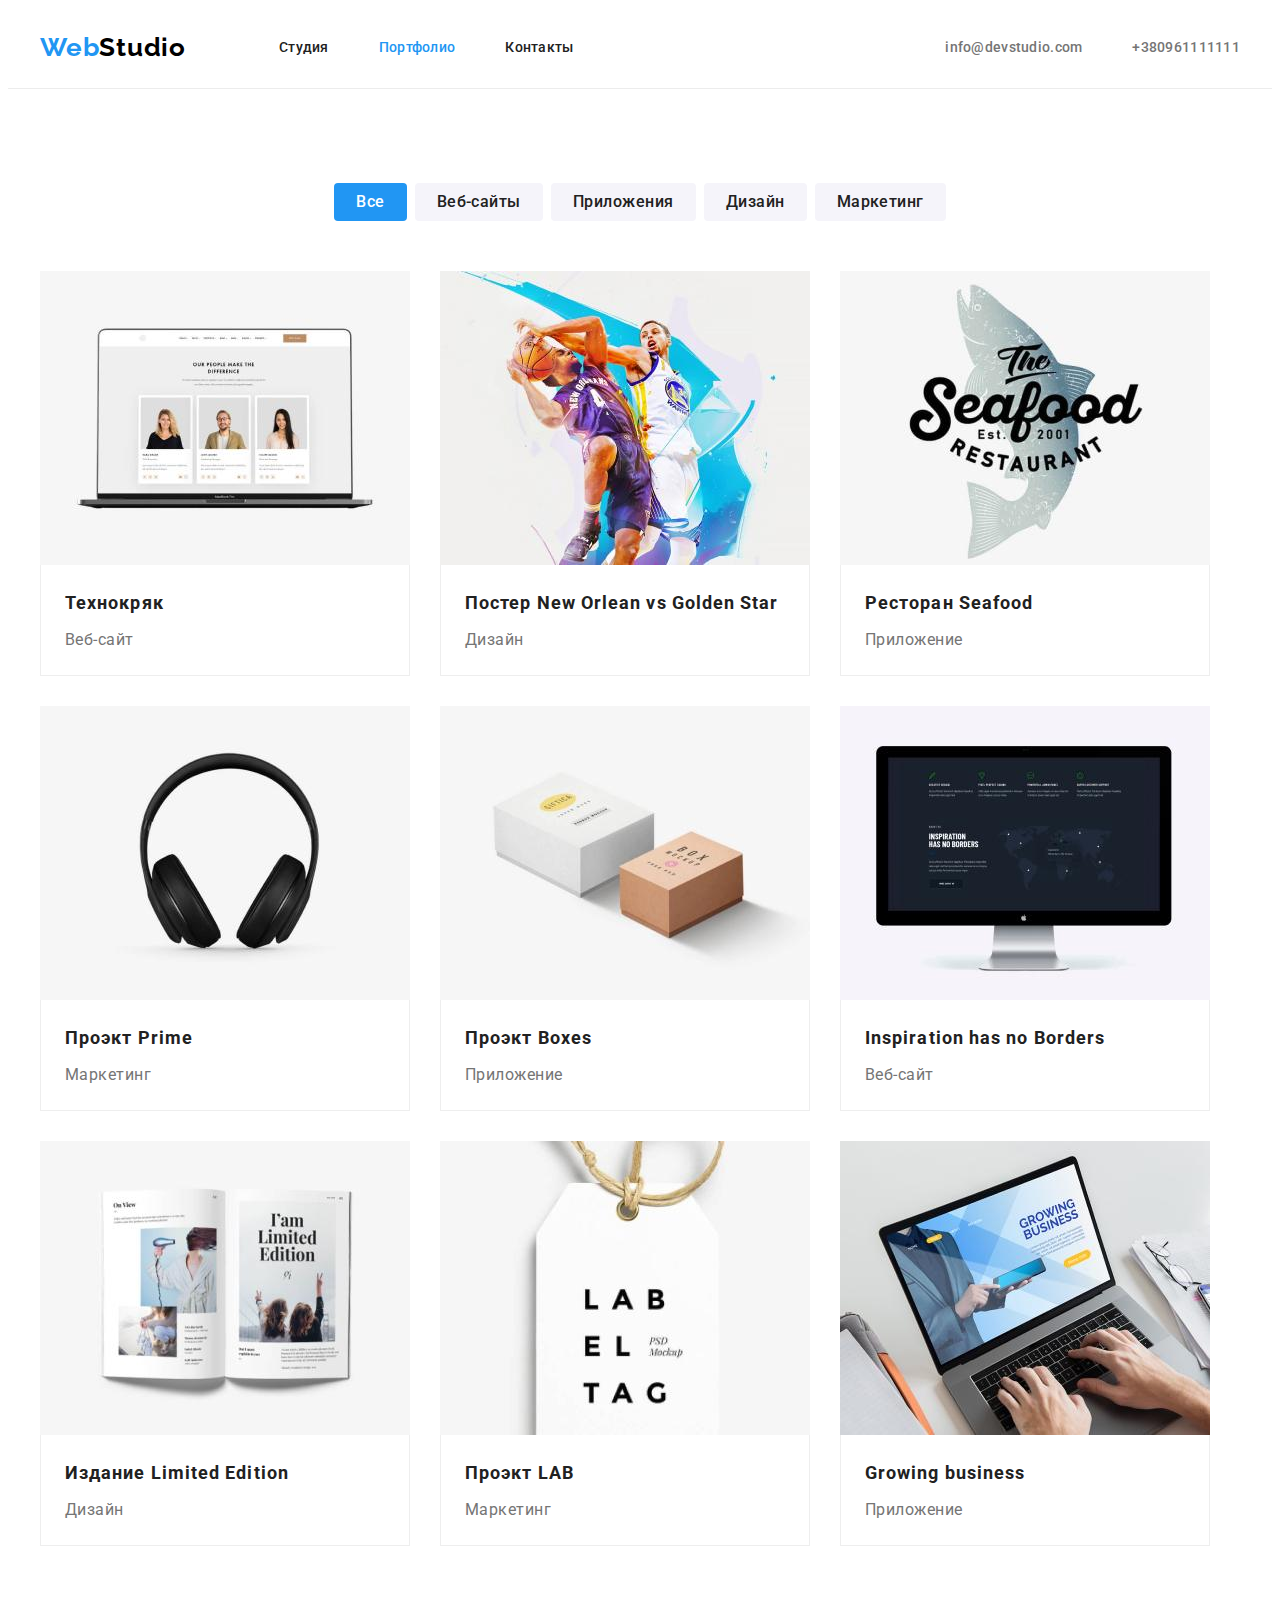
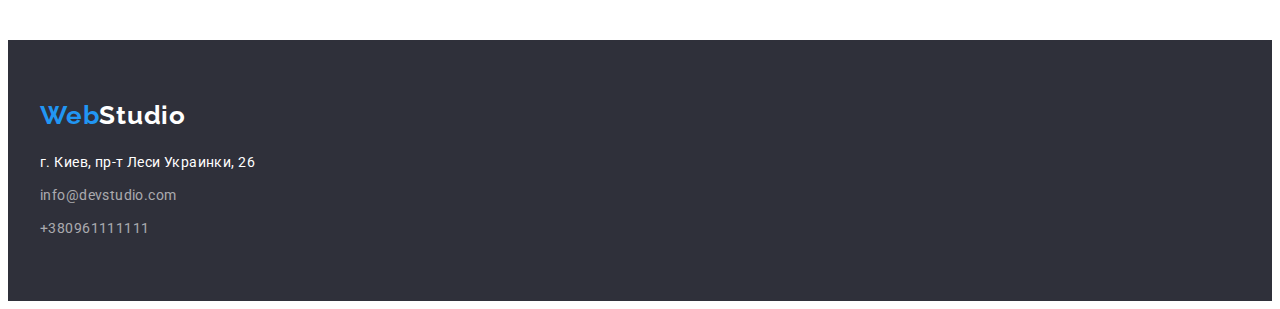
==== portfolio.html @ 2110393c "Добавляет ДЗ№3" ====
<!DOCTYPE html>
<html lang="ru">

<head>
    <meta charset="UTF-8">
    <meta http-equiv="X-UA-Compatible" content="IE=edge">
    <meta name="viewport" content="width=device-width, initial-scale=1.0">
    <title>WebStudio (hw3)</title>
    <link rel="preconnect" href="https://fonts.googleapis.com">
    <link rel="preconnect" href="https://fonts.gstatic.com" crossorigin>
    <link href="https://fonts.googleapis.com/css2?family=Raleway:wght@700&family=Roboto:wght@400;500;700;900&display=swap" rel="stylesheet">
    <link rel="stylesheet" href="https://cdnjs.cloudflare.com/ajax/libs/modern-normalize/1.1.0/modern-normalize.min.css"
    integrity="sha512-wpPYUAdjBVSE4KJnH1VR1HeZfpl1ub8YT/NKx4PuQ5NmX2tKuGu6U/JRp5y+Y8XG2tV+wKQpNHVUX03MfMFn9Q=="
    crossorigin="anonymous" referrerpolicy="no-referrer" />
    <link rel="stylesheet" href="./css/style.css">
</head>

<body class="page">
    <div class="border">
        <header class="container">
        
            <!--Навигация сайта-->
            <div class="main-nav-portfolio">
                <nav class="main-nav">
                    <a href="/" class="logo-link" lang="en">
                        <span class="web">Web</span>Studio
                    </a>
        
                    <ul class="site-nav list">
                        <li class="item"><a href="./index.html" class="site-nav-link link">Студия</a></li>
                        <li class="item"><a href="./portfolio.html" class="current site-nav-link link">Портфолио</a></li>
                        <li class="item"><a href="" class="site-nav-link link">Контакты</a></li>
                    </ul>
                </nav>
        
                <!--Контакты-->
                <ul class="auth-nav list main-nav">
                    <li class="item"><a href="mailto:info@devstudio.com" class="auth-nav-link link"
                            lang="en">info@devstudio.com</a>
                    </li>
                    <li class="item"><a href="tel:+380961111111" class="auth-nav-link link">+380961111111</a></li>
                </ul>
            </div>
        </header>
    </div>

    <main>
        
        <!--Наши проэкты-->
        <section class="project-filter">
                <div class="container">
                    <h1 class="visually-hidden">Примеры проэктов</h1>
                    <ul class="list filter">
                        <li class="btn-filter"><button type="button" class="current button-filter">Все</button></li>
                        <li class="btn-filter"><button type="button" class="button-filter">Веб-сайты</button></li>
                        <li class="btn-filter"><button type="button" class="button-filter">Приложения</button></li>
                        <li class="btn-filter"><button type="button" class="button-filter">Дизайн</button></li>
                        <li class="btn-filter"><button type="button" class="button-filter">Маркетинг</button></li>
                    </ul>
                    <ul class="list">
                        <li class="flex-element">
                            <a href="" class="link">
                                <img src="./images/portfolio/tehnokryack.jpg" alt="Технокряк" width="370">
                                <div class="descr-flex-element">
                                    <h2 class="section-title">Технокряк</h2>
                                    <p class="section-filter">Веб-сайт</p>
                                </div>
                            </a>
                        </li>
                        <li class="flex-element">
                            <a href="" class="link">
                                <img src="./images/portfolio/norlean-vs-gstar.jpg" alt="Постер New Orlean vs Golden Star" width="370">
                                <div class="descr-flex-element">
                                    <h2 class="section-title">Постер New Orlean vs Golden Star</h2>
                                    <p class="section-filter">Дизайн</p>
                                </div>
                            </a>
                        </li>
                        <li class="flex-element">
                            <a href="" class="link">
                                <img src="./images/portfolio/seafood.jpg" alt="Ресторан Seafood" width="370">
                                <div class="descr-flex-element">
                                    <h2 class="section-title">Ресторан Seafood</h2>
                                    <p class="section-filter">Приложение</p>
                                </div>
                            </a>
                        </li>
                        <li class="flex-element">
                            <a href="" class="link">
                                <img src="./images/portfolio/prime.jpg" alt="Проэкт Prime" width="370">
                                <div class="descr-flex-element">
                                    <h2 class="section-title">Проэкт Prime</h2>
                                    <p class="section-filter">Маркетинг</p>
                                </div>
                            </a>
                        </li>
                        <li class="flex-element">
                            <a href="" class="link">
                                <img src="./images/portfolio/boxes.jpg" alt="Проэкт Boxes" width="370">
                                <div class="descr-flex-element">
                                    <h2 class="section-title">Проэкт Boxes</h2>
                                    <p class="section-filter">Приложение</p>
                                </div>
                            </a>
                        </li>
                        <li class="flex-element">
                            <a href="" class="link">
                                <img src="./images/portfolio/inspiration.jpg" alt="У вдохновения нет границ" width="370">
                                <div class="descr-flex-element">
                                    <h2 class="section-title" lang="en">Inspiration has no Borders</h2>
                                    <p class="section-filter">Веб-сайт</p>
                                </div>
                            </a>
                        </li>
                        <li class="flex-element">
                            <a href="" class="link">
                                <img src="./images/portfolio/limited-edition.jpg" alt="Издание Limited Edition" width="370">
                                <div class="descr-flex-element">
                                    <h2 class="section-title">Издание Limited Edition</h2>
                                    <p class="section-filter">Дизайн</p>
                                </div>
                            </a>
                        </li>
                        <li class="flex-element">
                            <a href="" class="link">
                                <img src="./images/portfolio/lab.jpg" alt="Проэкт LAB" width="370">
                                <div class="descr-flex-element">
                                    <h2 class="section-title">Проэкт LAB</h2>
                                    <p class="section-filter">Маркетинг</p>
                                </div>
                            </a>
                        </li>
                        <li class="flex-element">
                            <a href="" class="link">
                                <img src="./images/portfolio/growing-business.jpg" alt="Растущий бизнес" width="370">
                                <div class="descr-flex-element">
                                    <h2 class="section-title" lang="en">Growing business</h2>
                                    <p class="section-filter">Приложение</p>
                                </div>
                            </a>
                        </li>
                    </ul>
                </div>
        </section>
    </main>

    <footer class="backround-footer">
        <div class="container">
            <a href="/" class="logo link" lang="en">
                <span class="web">Web</span><span class="footer-logo">Studio</span>
            </a>
    
            <!--Контакты-->
            <address class="address">г. Киев, пр-т Леси Украинки, 26</address>
            <ul class="contacts">
                <li class="contact-mail"><a class="footer-contacts link" href="mailto:info@devstudio.com"
                        lang="en">info@devstudio.com</a></li>
                <li class="contact-tel"><a class="footer-contacts link" href="tel:+380961111111">+380961111111</a></li>
            </ul>
        </div>
    </footer>
</body>

</html>
---- css/style.css ----
/* основной текст #212121 */

/* вторичный текст #757575 */

/* акцент #2196F3 */

/* белый цвет #ffffff */

/* цвет контактов в футере rgba(255, 255, 255, 0.6) */

/* вторичный цвет фона #2F303A */

:root {
  --main-text-color: #212121;
  --secondary-text-color: #757575;
  --accent-color: #2196f3;
  --primary-title-color: #ffffff;
}

/* Класы утилиты */
button {
  cursor: pointer;
}

h1,
h2,
h3,
h4,
h5,
h6,
p,
ul {
  margin: 0;
  padding: 0;
}

img {
  display: block;
}

.list {
  list-style: none;
  margin: 0;
  padding: 0;
  display: flex;
  flex-wrap: wrap;
}

.link {
  text-decoration: none;
}

.page {
  color: var(--main-text-color);
  background-color: #ffffff;
  font-family: roboto, sans-serif;
}

.container {
  margin-left: auto;
  margin-right: auto;
  padding-left: 15px;
  padding-right: 15px;

  width: 1200px;
}

.logo-link {
  color: #000;
  text-decoration: none;
  font-family: Raleway;
  font-style: normal;
  font-weight: bold;
  font-size: 26px;
  line-height: 1.2;
  letter-spacing: 0.03em;

  padding-top: 24px;
  padding-bottom: 25px;
}

/* Main-nav */
.main-nav {
  display: flex;
  align-items: center;
}

.border {
  border-bottom: 1px solid #ececec;
}

.main-nav-portfolio {
  display: flex;
}

/* site-nav */
.site-nav .item + .item {
  margin-left: 50px;
}

.site-nav {
  margin-left: 93px;
}

.site-nav-link {
  color: var(--main-text-color);
  display: block;

  padding-top: 32px;
  padding-bottom: 32px;
}

.site-nav-link:hover,
.site-nav-link:focus {
  color: var(--accent-color);
}

.site-nav .current {
  color: var(--accent-color);
}

.filter .current {
  background-color: var(--accent-color);
  color: #ffffff;
}

/* auth-nav */
.auth-nav {
  margin-left: auto;
}

.auth-nav .item + .item {
  margin-left: 50px;
}

.auth-nav-link {
  padding-top: 32px;
  padding-bottom: 32px;
}

.auth-nav-link,
.section-text {
  color: var(--secondary-text-color);
}
.auth-nav-link:hover,
.auth-nav-link:focus {
  color: var(--accent-color);
}

.site-nav,
.auth-nav {
  display: flex;
  font-weight: 500;
  font-size: 14px;
  line-height: 1.14;
  letter-spacing: 0.02em;
}

/* Логотип */
.web {
  color: var(--accent-color);
}

/* Цвет фона */
.backround-hero,
.backround-footer {
  background-color: #2f303a;
  padding-top: 60px;
  padding-bottom: 60px;
}

.hero {
  text-align: center;
  padding-top: 200px;
  padding-bottom: 200px;
}

/* Скрытый заголвок */
.visually-hidden {
  position: absolute;
  white-space: nowrap;
  width: 1px;
  height: 1px;
  overflow: hidden;
  border: 0;
  padding: 0;
  clip: rect(0 0 0 0);
  clip-path: inset(50%);
  margin: -1px;
}

/* Основные заголовки */
.primary-title {
  margin-bottom: 30px;

  color: var(--primary-title-color);
  font-weight: 900;
  font-size: 44px;
  line-height: 1.36;
  letter-spacing: 0.06em;
}

.secondary-title {
  margin-bottom: 50px;
  font-weight: 700;
  font-size: 36px;
  line-height: 1.17;
  letter-spacing: 0.03em;
  text-align: center;
}

/* Наши качества */

.section {
  padding-bottom: 94px;
  padding-top: 94px;
}

.section-qualities {
  font-weight: 700;
  font-size: 14px;
  line-height: 1.14;
  letter-spacing: 0.03em;
  text-transform: uppercase;

  margin-top: 0;
  margin-bottom: 10px;
}

.section-text,
.footer-contacts {
  color: var(--secondary-text-color);
  font-size: 14px;
  line-height: 1.71;
  letter-spacing: 0.03em;
}

.section-text {
  margin-top: 0;
}

/* Чем мы занимаемся */
.work {
  padding-bottom: 94px;
}

/* Наша команда */
.team {
  background-color: #f5f4fa;
  padding-top: 94px;
  padding-bottom: 94px;
}

.description {
  padding-top: 30px;
  padding-bottom: 30px;
}

.team-human {
  font-weight: 500;
  font-size: 16px;
  line-height: 1.19;
  text-align: center;
  letter-spacing: 0.03em;

  margin-bottom: 10px;
}

.team-text {
  color: var(--secondary-text-color);
  font-size: 16px;
  line-height: 1.19;
  text-align: center;
  letter-spacing: 0.03em;
}

.card {
  background: #ffffff;
  box-shadow: 0px 1px 3px rgba(0, 0, 0, 0.12), 0px 1px 1px rgba(0, 0, 0, 0.14),
    0px 2px 1px rgba(0, 0, 0, 0.2);
  border-radius: 0px 0px 4px 4px;

  margin-right: 30px;
}

.card:nth-child(4n) {
  margin-right: 0;
}

/* Футер Адрес */
.address {
  font-style: normal;
  font-weight: 400;
  font-size: 14px;
  line-height: 1.71;
  letter-spacing: 0.03em;

  margin-bottom: 9px;
}

.contact-mail {
  margin-bottom: 9px;
}

.logo {
  display: block;
  margin-bottom: 20px;
}

.address,
.footer-logo {
  color: #ffffff;
}

.web,
.footer-logo {
  text-decoration: none;
  font-family: Raleway;
  font-style: normal;
  font-weight: bold;
  font-size: 26px;
  line-height: 1.2;
  letter-spacing: 0.03em;
}

.contacts {
  list-style: none;
}

/* Цвет контактов в футере */
.footer-contacts {
  color: rgba(255, 255, 255, 0.6);
}

/* Основная кнопка */
.button-primary {
  color: #fff;
  background-color: var(--accent-color);
  font-weight: 700;
  font-size: 16px;
  line-height: 1.87;
  align-items: center;
  text-align: center;
  letter-spacing: 0.06em;
  font-family: inherit;
  border-radius: 4px;
  padding: 10px 32px;
  display: inline-block;
  min-width: 200px;
  border: 0px;
}

.button-primary:hover,
.button-primary:focus {
  background-color: #188ce8;
}

.project-filter {
  padding-top: 94px;
  padding-bottom: 94px;
}

/* Радиокнопка (филтер) */
.button-filter {
  display: inline-block;
  color: var(--main-text-color);
  background-color: #f5f4fa;
  font-weight: 500;
  font-size: 16px;
  line-height: 1.63;
  text-align: center;
  letter-spacing: 0.03em;
  font-family: inherit;
  border-radius: 4px;
  border: 0px;
  padding: 6px 22px;
}

.button-filter:hover,
.button-filter:focus {
  color: #fff;
  background-color: var(--accent-color);
}

/* Примеры проэктов */
.section-title {
  color: var(--main-text-color);
  font-weight: 700;
  font-size: 18px;
  line-height: 2;
  letter-spacing: 0.06em;

  margin-bottom: 4px;
}

.section-filter {
  color: var(--secondary-text-color);
  font-size: 16px;
  line-height: 1.87;
  letter-spacing: 0.03em;
}

.descr-flex-element {
  border-bottom: 1px solid #eeeeee;
  border-left: 1px solid #eeeeee;
  border-right: 1px solid #eeeeee;
  padding-top: 20px;
  padding-bottom: 20px;
  padding-left: 24px;
  padding-right: 24px;
}

/* Чем мы занимаемся */
.working-list {
  margin-right: 30px;
}

.working-list:nth-child(3n) {
  margin-right: 0;
}

.filter {
  display: flex;
  justify-content: center;

  margin-bottom: 50px;
}

.flex-element {
  display: flex;
  flex-wrap: wrap;
  flex-basis: calc(100% - 60px) / 3;
  margin-right: 30px;
  margin-bottom: 30px;
}

.flex-element:nth-child(3n) {
  margin-right: 0;
}

.flex-element:nth-last-child(-n + 3) {
  margin-bottom: 0;
}

.list-item {
  width: 270px;
  margin-right: 30px;
}

.list-item:nth-child(4n) {
  margin-right: 0;
}

.btn-filter {
  margin-right: 8px;
}

.btn-filter:nth-child(5n) {
  margin-right: 0;
}
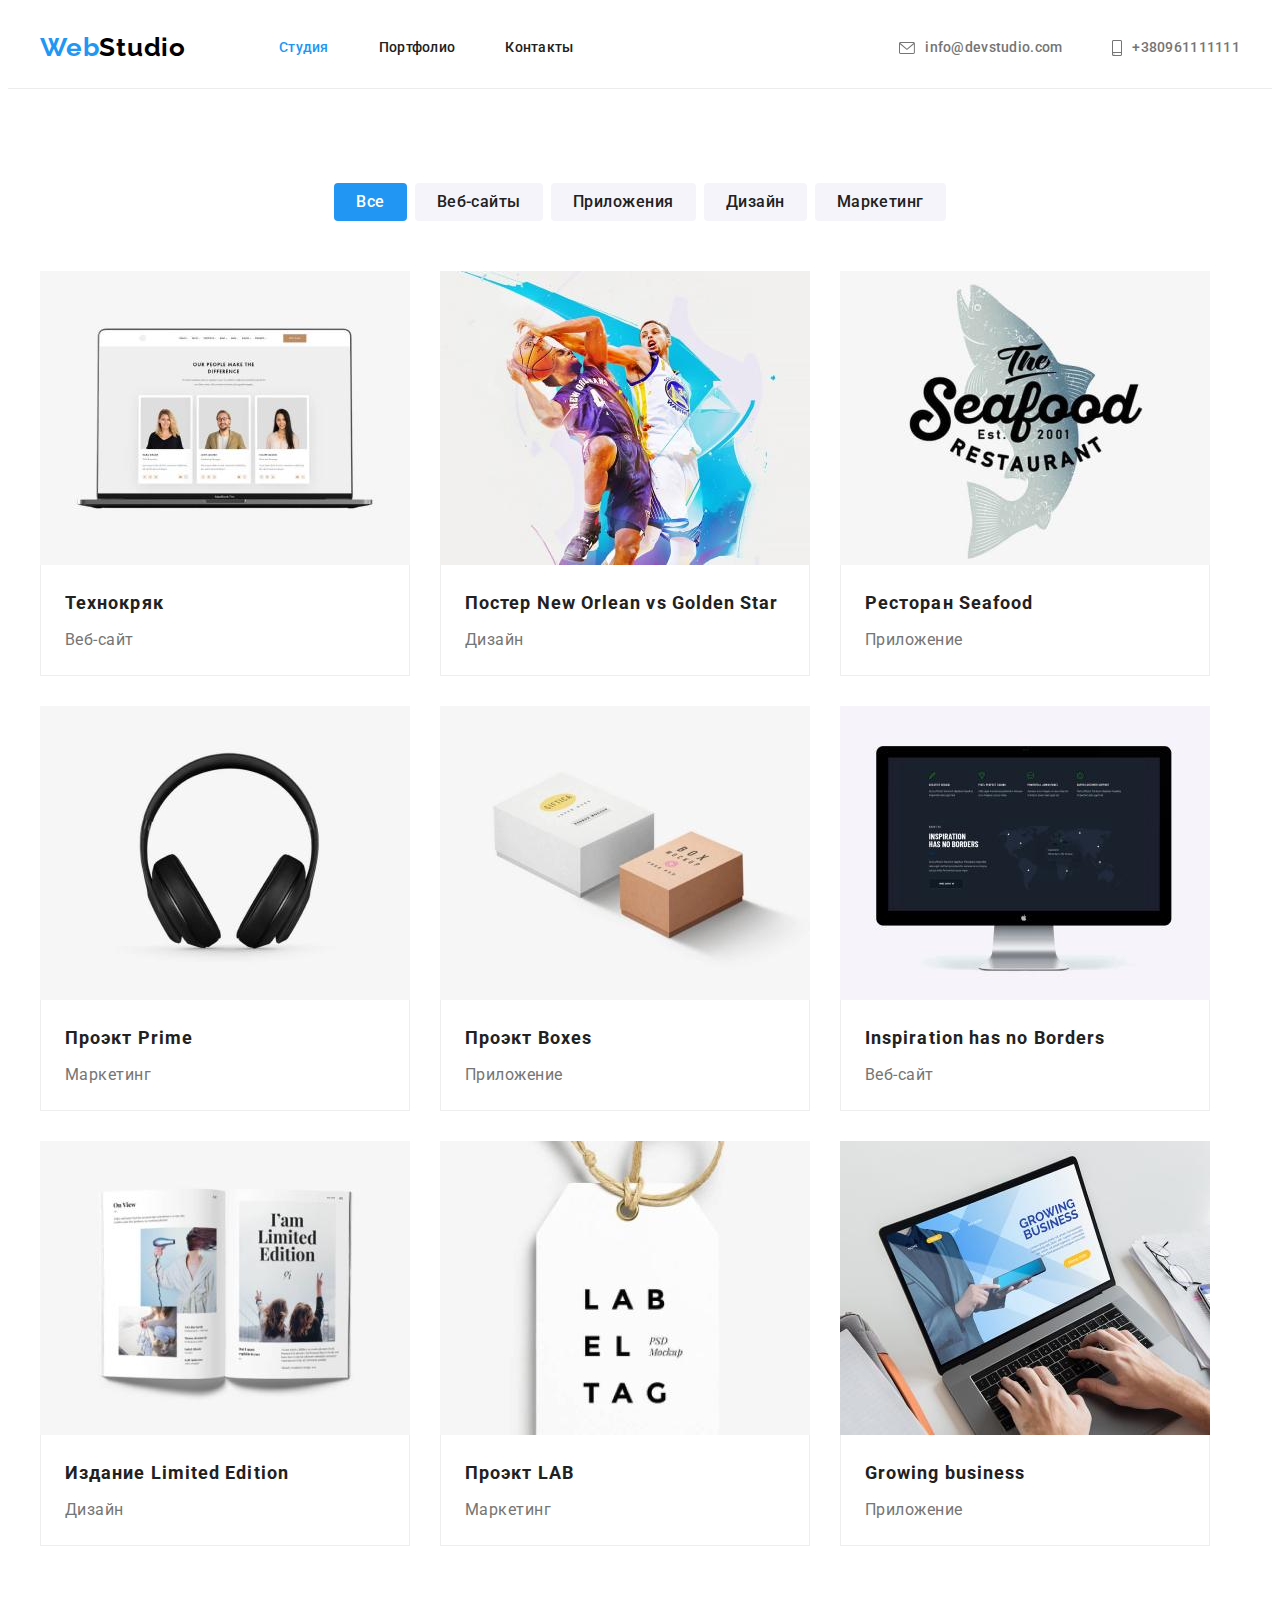
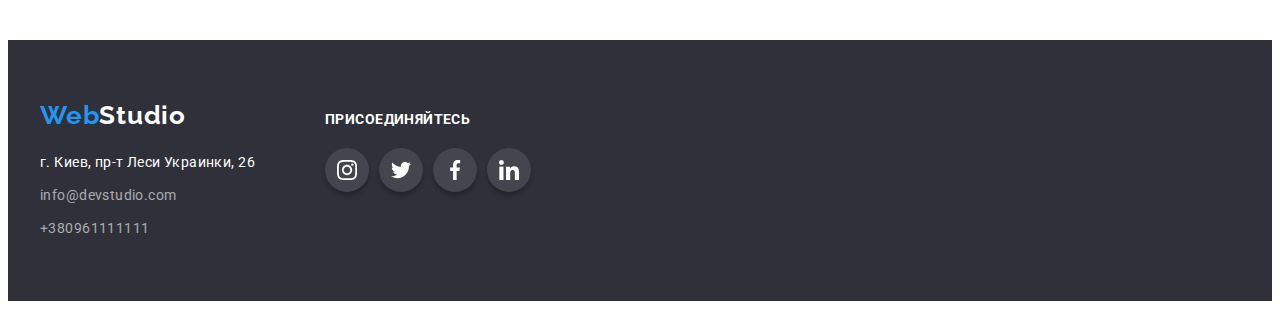
==== commit 400618d6: "Добавляет соц. сети" ====
--- a/portfolio.html
+++ b/portfolio.html
@@ -20,25 +20,33 @@
         <header class="container">
         
             <!--Навигация сайта-->
-            <div class="main-nav-portfolio">
+            <div class="main-nav">
                 <nav class="main-nav">
                     <a href="/" class="logo-link" lang="en">
                         <span class="web">Web</span>Studio
                     </a>
         
                     <ul class="site-nav list">
-                        <li class="item"><a href="./index.html" class="site-nav-link link">Студия</a></li>
-                        <li class="item"><a href="./portfolio.html" class="current site-nav-link link">Портфолио</a></li>
+                        <li class="item"><a href="/" class="current site-nav-link link">Студия</a></li>
+                        <li class="item"><a href="./portfolio.html" class="site-nav-link link">Портфолио</a></li>
                         <li class="item"><a href="" class="site-nav-link link">Контакты</a></li>
                     </ul>
                 </nav>
         
                 <!--Контакты-->
                 <ul class="auth-nav list main-nav">
-                    <li class="item"><a href="mailto:info@devstudio.com" class="auth-nav-link link"
-                            lang="en">info@devstudio.com</a>
-                    </li>
-                    <li class="item"><a href="tel:+380961111111" class="auth-nav-link link">+380961111111</a></li>
+                    <li class="item"><a href="mailto:info@devstudio.com" class="auth-nav-link link mail" lang="en">
+                            <svg class="icon-mail" width="16px" height="12px">
+                                <use href="./images/symbol-defs.svg#icon-mail"></use>
+                            </svg>
+                            info@devstudio.com</a>
+                    </li>
+                    <li class="item"><a href="tel:+380961111111" class="auth-nav-link link tel">
+                            <svg class="icon-mail" width="10px" height="16px">
+                                <use href="./images/symbol-defs.svg#icon-tel"></use>
+                            </svg>
+                            +380961111111</a>
+                    </li>
                 </ul>
             </div>
         </header>
@@ -145,18 +153,53 @@
     </main>
 
     <footer class="backround-footer">
-        <div class="container">
-            <a href="/" class="logo link" lang="en">
-                <span class="web">Web</span><span class="footer-logo">Studio</span>
-            </a>
+        <div class="container main-footer">
+            <div class="">
+                <a href="/" class="logo link" lang="en">
+                    <span class="web">Web</span><span class="footer-logo">Studio</span>
+                </a>
     
-            <!--Контакты-->
-            <address class="address">г. Киев, пр-т Леси Украинки, 26</address>
-            <ul class="contacts">
-                <li class="contact-mail"><a class="footer-contacts link" href="mailto:info@devstudio.com"
-                        lang="en">info@devstudio.com</a></li>
-                <li class="contact-tel"><a class="footer-contacts link" href="tel:+380961111111">+380961111111</a></li>
-            </ul>
+                <!--Контакты-->
+                <address class="address">г. Киев, пр-т Леси Украинки, 26</address>
+                <ul class="contacts">
+                    <li class="contact-mail"><a class="footer-contacts link" href="mailto:info@devstudio.com"
+                            lang="en">info@devstudio.com</a></li>
+                    <li class="contact-tel"><a class="footer-contacts link" href="tel:+380961111111">+380961111111</a></li>
+                </ul>
+            </div>
+            <div class="menu-social">
+                <h3 class="menu-socials-head">ПРИСОЕДИНЯЙТЕСЬ</h3>
+                <ul class="socials">
+                    <li class="link-icon">
+                        <a href="">
+                            <svg class="icon" width="20px" height="20px">
+                                <use href="./images/symbol-defs.svg#icon-instagram"></use>
+                            </svg>
+                        </a>
+                    </li>
+                    <li class="link-icon">
+                        <a href="">
+                            <svg class="icon" width="20px" height="20px">
+                                <use href="./images/symbol-defs.svg#icon-twitter"></use>
+                            </svg>
+                        </a>
+                    </li>
+                    <li class="link-icon">
+                        <a href="">
+                            <svg class="icon" width="20px" height="20px">
+                                <use href="./images/symbol-defs.svg#icon-facebook"></use>
+                            </svg>
+                        </a>
+                    </li>
+                    <li class="link-icon">
+                        <a href="">
+                            <svg class="icon" width="20px" height="20px">
+                                <use href="./images/symbol-defs.svg#icon-linkedin"></use>
+                            </svg>
+                        </a>
+                    </li>
+                </ul>
+            </div>
         </div>
     </footer>
 </body>
--- a/css/style.css
+++ b/css/style.css
@@ -82,7 +82,6 @@
 /* Main-nav */
 .main-nav {
   display: flex;
-  align-items: center;
 }
 
 .border {
@@ -149,30 +148,52 @@
 
 .site-nav,
 .auth-nav {
-  display: flex;
   font-weight: 500;
   font-size: 14px;
   line-height: 1.14;
   letter-spacing: 0.02em;
 }
 
+.link.mail,
+.link.tel {
+  align-items: center;
+  display: flex;
+}
+
+.icon-mail,
+.icon-tel {
+  margin-right: 10px;
+  fill: currentColor;
+}
+
 /* Логотип */
 .web {
   color: var(--accent-color);
 }
 
 /* Цвет фона */
-.backround-hero,
 .backround-footer {
-  background-color: #2f303a;
   padding-top: 60px;
   padding-bottom: 60px;
+  background-color: #2f303a;
 }
 
 .hero {
   text-align: center;
   padding-top: 200px;
   padding-bottom: 200px;
+}
+
+.overlay {
+  max-width: 1600px;
+  height: 600px;
+  margin-left: auto;
+  margin-right: auto;
+  background-image: linear-gradient(to right, rgba(47, 48, 58, 0.4), rgba(47, 48, 58, 0.4)),
+    url(../images/bg-image.jpg), url(../images/alt-bg.jpg);
+  background-repeat: no-repeat;
+  background-position: center;
+  background-size: cover;
 }
 
 /* Скрытый заголвок */
@@ -216,6 +237,33 @@
   padding-top: 94px;
 }
 
+.antenna::before {
+  background-image: url(../images/icon-antenna.svg);
+}
+
+.clock::before {
+  background-image: url(../images/icon-clock.svg);
+}
+
+.diagram::before {
+  background-image: url(../images/icon-diagram.svg);
+}
+
+.astronaut::before {
+  background-image: url(../images/icon-astronaut.svg);
+}
+
+.list-item::before {
+  display: block;
+  content: '';
+  height: 120px;
+  border-radius: 4px;
+  margin-bottom: 30px;
+  background-color: #f5f4fa;
+  background-repeat: no-repeat;
+  background-position: center;
+}
+
 .section-qualities {
   font-weight: 700;
   font-size: 14px;
@@ -272,6 +320,16 @@
   line-height: 1.19;
   text-align: center;
   letter-spacing: 0.03em;
+  margin-bottom: 16px;
+}
+
+.human-icon {
+  display: flex;
+  justify-content: center;
+}
+
+.human-icon .link-icon + .link-icon {
+  margin-left: 10px;
 }
 
 .card {
@@ -330,6 +388,97 @@
 /* Цвет контактов в футере */
 .footer-contacts {
   color: rgba(255, 255, 255, 0.6);
+}
+
+.main-footer {
+  display: flex;
+}
+
+.menu-social {
+  margin-left: 70px;
+  margin-top: 12px;
+}
+
+.menu-socials-head {
+  font-family: Roboto;
+  font-style: normal;
+  font-weight: bold;
+  font-size: 14px;
+  line-height: 1.14;
+  letter-spacing: 0.03em;
+  color: #ffffff;
+  margin-bottom: 20px;
+}
+
+.socials {
+  display: flex;
+}
+
+.link-icon {
+  display: flex;
+  padding: 0;
+  margin: 0;
+  width: 44px;
+  height: 44px;
+  background-color: rgba(255, 255, 255, 0.1);
+  border-radius: 50%;
+  justify-content: center;
+  align-items: center;
+  box-shadow: 0px 4px 4px rgba(0, 0, 0, 0.25);
+}
+
+.link-icon:hover {
+  background-color: rgba(33, 150, 243, 1);
+}
+
+/* .icon-card {
+  display: flex;
+  padding: 0;
+  margin: 0;
+  width: 44px;
+  height: 44px;
+  border-radius: 50%;
+  justify-content: center;
+  align-items: center;
+  background-color: #fff;
+  outline: 1px solid red;
+} */
+
+.icon-link {
+  display: flex;
+  padding: 0;
+  margin: 0;
+  width: 44px;
+  height: 44px;
+  background-color: rgba(255, 255, 255, 0.1);
+  border-radius: 50%;
+  justify-content: center;
+  align-items: center;
+}
+
+.icon-link:hover {
+  background-color: rgba(33, 150, 243, 1);
+  fill: #fff;
+}
+
+.icon-network {
+  display: block;
+  fill: #afb1b8;
+  justify-content: center;
+  align-items: center;
+}
+
+.icon-link:hover .icon-network {
+  fill: #fff;
+}
+
+.icon {
+  display: flex;
+  fill: #fff;
+}
+
+.socials .link-icon + .link-icon {
+  margin-left: 10px;
 }
 
 /* Основная кнопка */
@@ -380,6 +529,8 @@
 .button-filter:focus {
   color: #fff;
   background-color: var(--accent-color);
+  box-shadow: 0px 3px 1px rgba(0, 0, 0, 0.1), 0px 1px 2px rgba(0, 0, 0, 0.08),
+    0px 2px 2px rgba(0, 0, 0, 0.12);
 }
 
 /* Примеры проэктов */
@@ -429,7 +580,6 @@
 .flex-element {
   display: flex;
   flex-wrap: wrap;
-  flex-basis: calc(100% - 60px) / 3;
   margin-right: 30px;
   margin-bottom: 30px;
 }
@@ -440,11 +590,17 @@
 
 .flex-element:nth-last-child(-n + 3) {
   margin-bottom: 0;
+}
+
+.flex-element:hover {
+  box-shadow: 0px 1px 1px rgba(0, 0, 0, 0.12), 0px 4px 4px rgba(0, 0, 0, 0.06),
+    1px 4px 6px rgba(0, 0, 0, 0.16);
 }
 
 .list-item {
   width: 270px;
   margin-right: 30px;
+  align-items: center;
 }
 
 .list-item:nth-child(4n) {
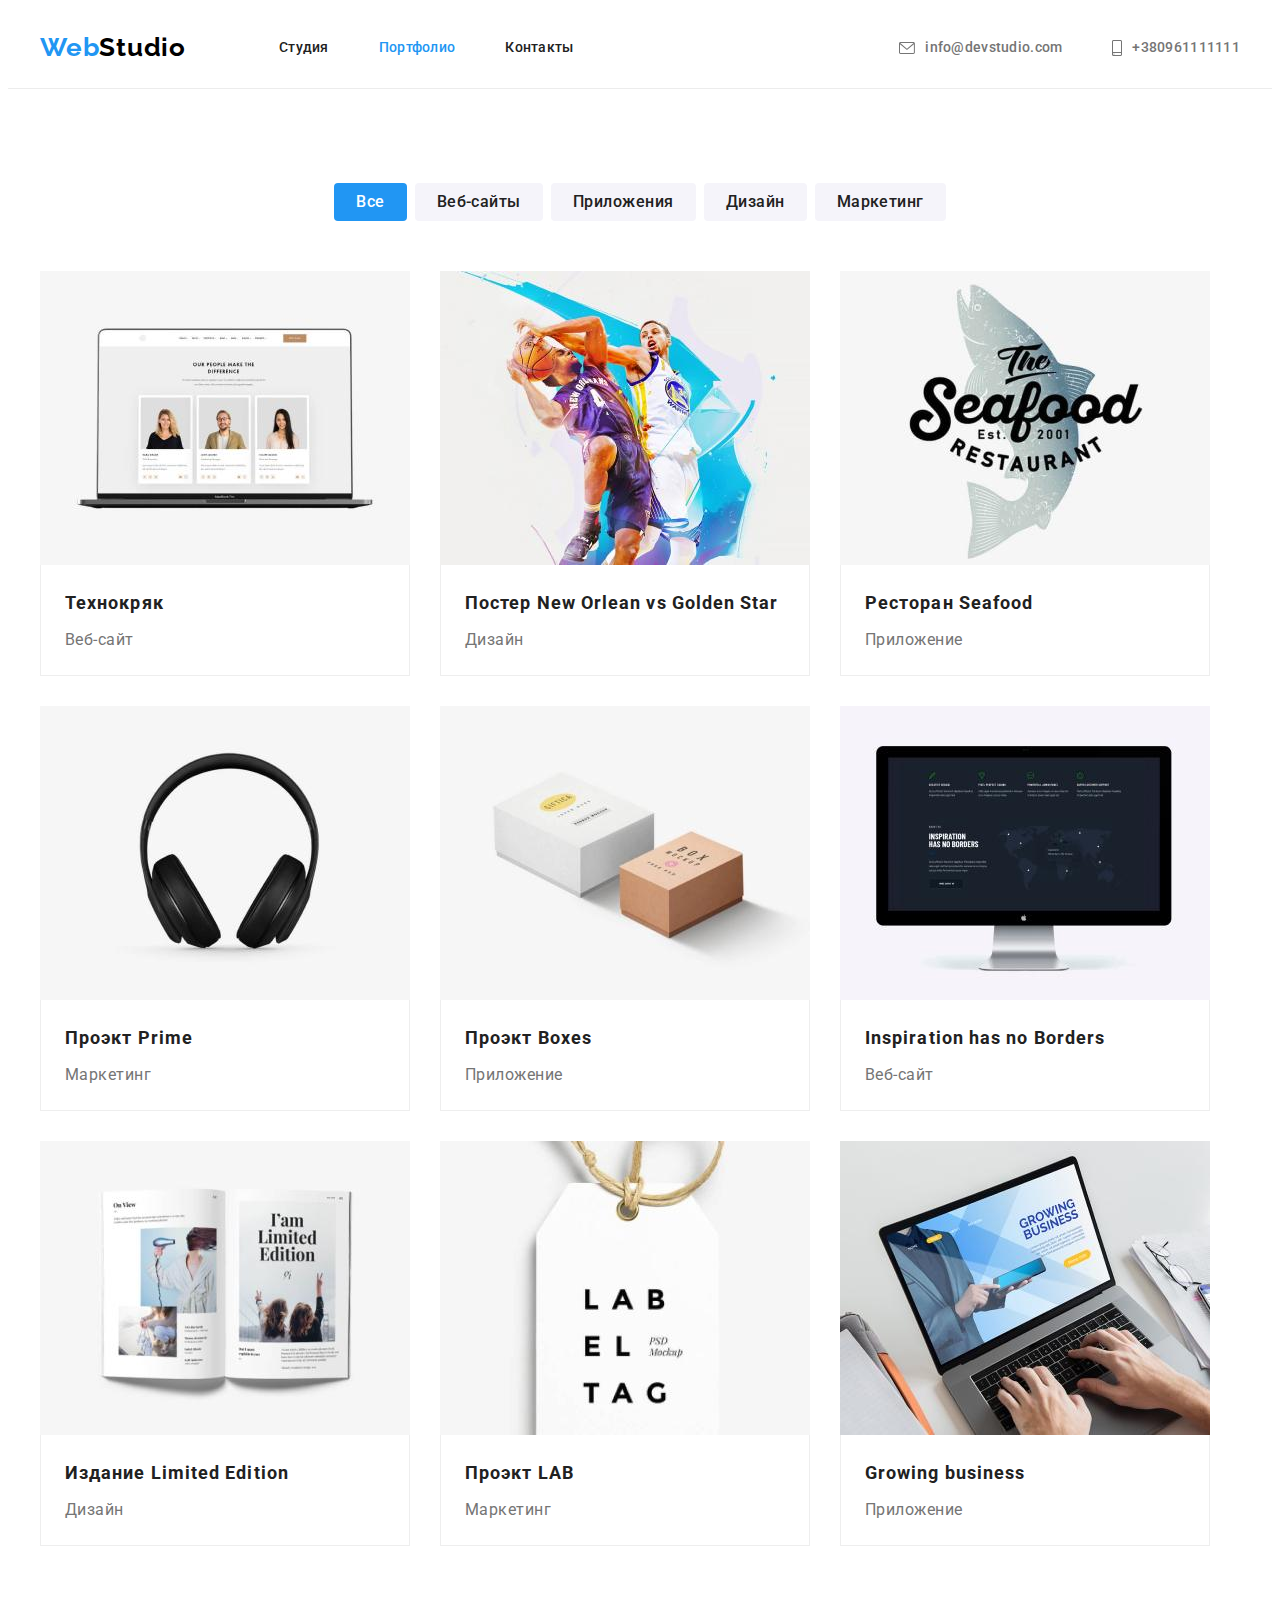
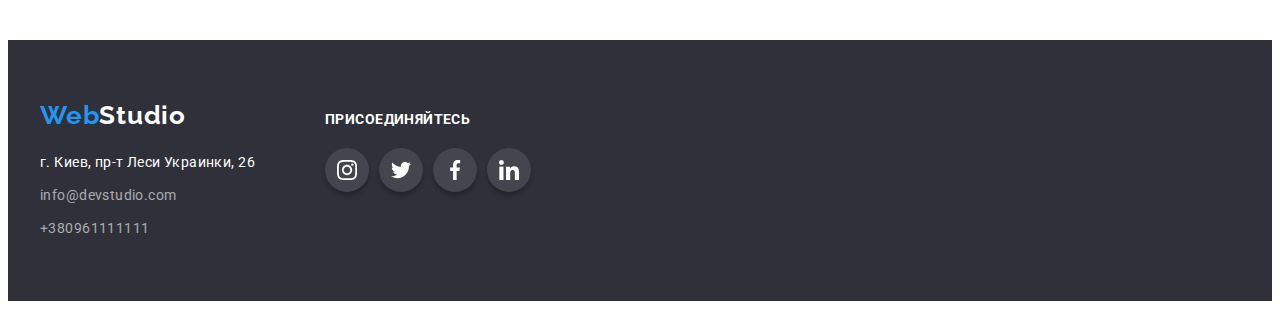
==== commit c12e808f: "Добавляет клиентов" ====
--- a/portfolio.html
+++ b/portfolio.html
@@ -27,8 +27,8 @@
                     </a>
         
                     <ul class="site-nav list">
-                        <li class="item"><a href="/" class="current site-nav-link link">Студия</a></li>
-                        <li class="item"><a href="./portfolio.html" class="site-nav-link link">Портфолио</a></li>
+                        <li class="item"><a href="/" class="site-nav-link link">Студия</a></li>
+                        <li class="item"><a href="./portfolio.html" class="current site-nav-link link">Портфолио</a></li>
                         <li class="item"><a href="" class="site-nav-link link">Контакты</a></li>
                     </ul>
                 </nav>
@@ -37,13 +37,13 @@
                 <ul class="auth-nav list main-nav">
                     <li class="item"><a href="mailto:info@devstudio.com" class="auth-nav-link link mail" lang="en">
                             <svg class="icon-mail" width="16px" height="12px">
-                                <use href="./images/symbol-defs.svg#icon-mail"></use>
+                                <use href="./images/icons.svg#icon-mail"></use>
                             </svg>
                             info@devstudio.com</a>
                     </li>
                     <li class="item"><a href="tel:+380961111111" class="auth-nav-link link tel">
                             <svg class="icon-mail" width="10px" height="16px">
-                                <use href="./images/symbol-defs.svg#icon-tel"></use>
+                                <use href="./images/icons.svg#icon-tel"></use>
                             </svg>
                             +380961111111</a>
                     </li>
@@ -154,51 +154,54 @@
 
     <footer class="backround-footer">
         <div class="container main-footer">
-            <div class="">
-                <a href="/" class="logo link" lang="en">
-                    <span class="web">Web</span><span class="footer-logo">Studio</span>
-                </a>
+            <div class="contacts-social">
+                <div class="contacts-footer">
+                    <a href="/" class="logo link" lang="en">
+                        <span class="web">Web</span><span class="footer-logo">Studio</span>
+                    </a>
     
-                <!--Контакты-->
-                <address class="address">г. Киев, пр-т Леси Украинки, 26</address>
-                <ul class="contacts">
-                    <li class="contact-mail"><a class="footer-contacts link" href="mailto:info@devstudio.com"
-                            lang="en">info@devstudio.com</a></li>
-                    <li class="contact-tel"><a class="footer-contacts link" href="tel:+380961111111">+380961111111</a></li>
-                </ul>
-            </div>
-            <div class="menu-social">
-                <h3 class="menu-socials-head">ПРИСОЕДИНЯЙТЕСЬ</h3>
-                <ul class="socials">
-                    <li class="link-icon">
-                        <a href="">
-                            <svg class="icon" width="20px" height="20px">
-                                <use href="./images/symbol-defs.svg#icon-instagram"></use>
-                            </svg>
-                        </a>
-                    </li>
-                    <li class="link-icon">
-                        <a href="">
-                            <svg class="icon" width="20px" height="20px">
-                                <use href="./images/symbol-defs.svg#icon-twitter"></use>
-                            </svg>
-                        </a>
-                    </li>
-                    <li class="link-icon">
-                        <a href="">
-                            <svg class="icon" width="20px" height="20px">
-                                <use href="./images/symbol-defs.svg#icon-facebook"></use>
-                            </svg>
-                        </a>
-                    </li>
-                    <li class="link-icon">
-                        <a href="">
-                            <svg class="icon" width="20px" height="20px">
-                                <use href="./images/symbol-defs.svg#icon-linkedin"></use>
-                            </svg>
-                        </a>
-                    </li>
-                </ul>
+                    <!--Контакты-->
+                    <address class="address">г. Киев, пр-т Леси Украинки, 26</address>
+                    <ul class="contacts">
+                        <li class="contact-mail"><a class="footer-contacts link" href="mailto:info@devstudio.com"
+                                lang="en">info@devstudio.com</a></li>
+                        <li class="contact-tel"><a class="footer-contacts link" href="tel:+380961111111">+380961111111</a>
+                        </li>
+                    </ul>
+                </div>
+                <div class="menu-social">
+                    <h3 class="menu-socials-head">ПРИСОЕДИНЯЙТЕСЬ</h3>
+                    <ul class="socials">
+                        <li class="link-icon">
+                            <a href="">
+                                <svg class="icon" width="20px" height="20px">
+                                    <use href="./images/icons.svg#icon-instagram"></use>
+                                </svg>
+                            </a>
+                        </li>
+                        <li class="link-icon">
+                            <a href="">
+                                <svg class="icon" width="20px" height="20px">
+                                    <use href="./images/icons.svg#icon-twitter"></use>
+                                </svg>
+                            </a>
+                        </li>
+                        <li class="link-icon">
+                            <a href="">
+                                <svg class="icon" width="20px" height="20px">
+                                    <use href="./images/icons.svg#icon-facebook"></use>
+                                </svg>
+                            </a>
+                        </li>
+                        <li class="link-icon">
+                            <a href="">
+                                <svg class="icon" width="20px" height="20px">
+                                    <use href="./images/icons.svg#icon-linkedin"></use>
+                                </svg>
+                            </a>
+                        </li>
+                    </ul>
+                </div>
             </div>
         </div>
     </footer>
--- a/css/style.css
+++ b/css/style.css
@@ -345,6 +345,48 @@
   margin-right: 0;
 }
 
+.clients {
+  display: flex;
+  padding-top: 94px;
+  padding-bottom: 94px;
+}
+
+.clients-icon {
+  display: flex;
+}
+
+.client-logo {
+  display: flex;
+  margin: 0;
+  padding: 0;
+  width: 170px;
+  height: 92px;
+  border: 1px solid #afb1b8;
+  border-radius: 4px;
+}
+
+.clients-icon .client-logo + .client-logo {
+  margin-left: 30px;
+}
+
+.symbol {
+  fill: rgba(175, 177, 184, 1);
+  padding-top: 16px;
+  padding-bottom: 16px;
+  padding-left: 32px;
+  padding-right: 32px;
+}
+
+.symbol:hover,
+.symbol:focus {
+  fill: #2196f3;
+}
+
+.client-logo:hover,
+.client-logo:focus {
+  border-color: #2196f3;
+}
+
 /* Футер Адрес */
 .address {
   font-style: normal;
@@ -396,7 +438,6 @@
 
 .menu-social {
   margin-left: 70px;
-  margin-top: 12px;
 }
 
 .menu-socials-head {
@@ -412,6 +453,11 @@
 
 .socials {
   display: flex;
+}
+
+.contacts-social {
+  display: flex;
+  align-items: baseline;
 }
 
 .link-icon {
@@ -430,19 +476,6 @@
 .link-icon:hover {
   background-color: rgba(33, 150, 243, 1);
 }
-
-/* .icon-card {
-  display: flex;
-  padding: 0;
-  margin: 0;
-  width: 44px;
-  height: 44px;
-  border-radius: 50%;
-  justify-content: center;
-  align-items: center;
-  background-color: #fff;
-  outline: 1px solid red;
-} */
 
 .icon-link {
   display: flex;
